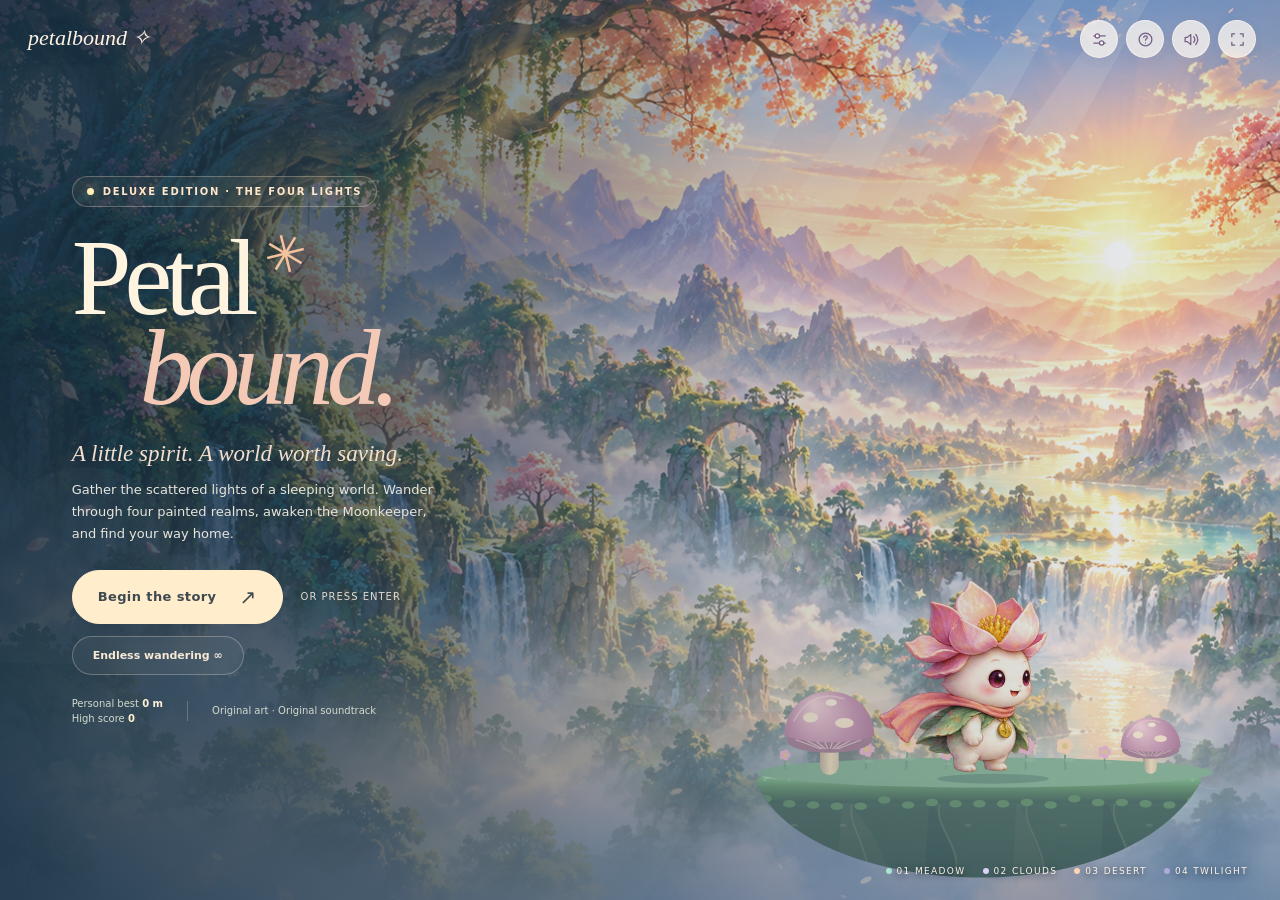
==== index.html @ 4d219a98 "Publish complete Petalbound Deluxe browser game" ====
<!DOCTYPE html>

<html lang="en">
<head>
<meta charset="utf-8">
<meta name="viewport" content="width=device-width,initial-scale=1,viewport-fit=cover,user-scalable=no">
<meta name="theme-color" content="#eee7fa">
<meta name="description" content="Petalbound — an endless, entirely procedural pastel platforming adventure. No downloads, accounts, or external assets.">
<title>Petalbound Deluxe · The Four Lights</title>
<link rel="stylesheet" href="styles.css">
</head>
<body>
<div id="stage"><main id="frame" aria-label="Petalbound platform game">
<canvas id="game" aria-label="Side-scrolling platformer. Move with A and D or arrow keys, jump with Space, sprint with Shift." tabindex="0"></canvas><div id="vignette"></div>
<div id="logo" class="logo-small">petalbound ✧</div>
<div class="top-actions"><button id="settingsButton" class="icon-btn" aria-label="Settings" title="Settings"><svg viewBox="0 0 24 24"><path d="M4 7h16M4 17h16"/><circle cx="9" cy="7" r="3" fill="#fffaf3"/><circle cx="15" cy="17" r="3" fill="#fffaf3"/></svg></button>
<button id="helpButton" class="icon-btn" aria-label="How to play" title="How to play"><svg viewBox="0 0 24 24"><circle cx="12" cy="12" r="9"/><path d="M9.5 9a2.5 2.5 0 0 1 5 .5c0 1.5-2.5 1.5-2.5 3.5M12 17h.01"/></svg></button>
<button id="soundButton" class="icon-btn" aria-label="Mute audio" title="Mute / unmute (M)"><svg id="soundIcon" viewBox="0 0 24 24"></svg></button>
<button id="pauseButton" class="icon-btn" aria-label="Pause game" title="Pause (P / Escape)" hidden><svg viewBox="0 0 24 24"><path d="M9 5v14M15 5v14"/></svg></button>
<button id="fullscreenButton" class="icon-btn fullscreen" aria-label="Toggle fullscreen" title="Fullscreen (F)"><svg viewBox="0 0 24 24"><path d="M8 4H4v4M16 4h4v4M4 16v4h4M20 16v4h-4"/></svg></button>
</div>
<div id="hud" class="hud" hidden>
<div class="stat score-stat"><label>Score</label><strong id="score">00000</strong></div><div class="stat-line"></div>
<div class="stat"><label>Distance</label><strong id="distance">0 m</strong></div><div class="stat"><label>Stardust</label><strong><span class="coin-icon">✧</span> <span id="coins">0</span></strong></div><div class="stat"><label>Lives</label><strong id="lives">♡ ♡ ♡</strong></div>
</div>
<div id="biomeHud" class="biome-hud" hidden><div class="biome-name" id="biomeName">Meadow of Dawn</div><div class="biome-track"><i id="biomeProgress"></i></div><div id="ability" class="ability">Little blossom</div><div id="objective" class="objective">Follow the morning light</div></div>
<section id="menu" class="overlay" aria-label="Title screen"><div class="title-card">
<div class="edition"><span></span> Deluxe Edition · The Four Lights</div>
<h1>Petal<i class="flower">✳</i><em>bound.</em></h1>
<p class="tagline">A little spirit. A world worth saving.</p>
<p class="description">Gather the scattered lights of a sleeping world. Wander through four painted realms, awaken the Moonkeeper, and find your way home.</p>
<div class="start-row"><button id="startButton" class="primary">Begin the story <span class="arrow">↗</span></button><span class="start-hint">or press Enter</span></div>
<div class="secondary-start"><button id="continueStory" class="subtle" hidden>Continue story ↗</button><button id="endlessStart" class="subtle">Endless wandering ∞</button></div><div class="title-footer"><span>Personal best <strong id="menuBest">0 m</strong><br><span style="display:inline-block;margin-top:4px">High score <strong id="menuBestScore">0</strong></span></span><span class="divider"></span><span>Original art · Original soundtrack</span></div>
</div><div class="world-index"><span><i style="background:#A8E6CF"></i>01 Meadow</span><span><i style="background:#DED2F9"></i>02 Clouds</span><span><i style="background:#FFD3B6"></i>03 Desert</span><span><i style="background:#adacd8"></i>04 Twilight</span></div></section>
<section id="pause" class="overlay modal-overlay" hidden aria-label="Paused"><div class="modal-card"><div class="medallion">☾</div><p class="eyebrow">A moment of stillness</p><h2>Catch your breath.</h2><p>Your little world will be right here.</p><div class="button-row"><button id="resumeButton" class="primary">Keep wandering ↗</button><button id="pauseRestart" class="subtle">New journey</button></div><p>Press P or Escape to continue</p></div></section>
<section id="gameover" class="overlay modal-overlay" hidden aria-label="Journey ended"><div class="modal-card"><div class="medallion">✿</div><p class="eyebrow" id="resultEyebrow">Every ending is a seed</p><h2>A lovely little journey.</h2><div class="result-grid"><div><label>Distance</label><strong id="resultDistance">0 m</strong></div><div><label>Score</label><strong id="resultScore">0</strong></div><div><label>Best</label><strong id="resultBest">0 m</strong></div></div><p id="resultMessage">There’s always another path waiting to bloom.</p><div class="button-row"><button id="restartButton" class="primary">Bloom again ↗</button><button id="homeButton" class="subtle">Title screen</button></div><p>Press R for a fresh start</p></div></section>
<section id="help" class="overlay modal-overlay" hidden aria-label="How to play"><div class="modal-card"><p class="eyebrow">A field guide for small adventurers</p><h2>Find your rhythm.</h2><div class="help-grid"><div><b>Move & leap</b><p><span class="key">A</span> <span class="key">D</span> or ← → to move.<br><span class="key">Space</span> / W / ↑ to jump. Hold for height; release for a short hop.</p></div><div><b>A little burst of speed</b><p>Hold <span class="key">Shift</span> to sprint. Tap it to dash after the first garden, or while powered up. Dash defeats every critter.</p></div><div><b>Grow & glow</b><p>Hit ✦ blocks from below. Pink lotus: blossom into double size and break bricks. Lavender star: 25 seconds of extra jumps and gliding.</p></div><div><b>Watch your step</b><p>Stomp blobs and flutterers. Spikes hurt from above. Jump off bounce clouds; keep moving on sinking sandbars.</p></div><div><b>Grow your abilities</b><p>First garden: permanent dash. Cloud realm: double jump. Desert realm: hold jump to glide. Story gardens save across visits.</p></div><div><b>An endless daydream</b><p>Story: four realms and a Moonkeeper finale. Endless: new patterns forever. Find three memory petals in each realm. <span class="key">P</span> pause · <span class="key">M</span> audio.</p></div></div><p class="help-note">On touchscreens, use the arrow, JUMP, and DASH buttons. Rotate to landscape for a wider view. Records save on this browser when storage is available.</p><button id="closeHelp" class="primary">I’m ready ↗</button></div></section>
<section id="victory" class="overlay modal-overlay" hidden aria-label="Story complete"><div class="modal-card"><div class="medallion">✺</div><p class="eyebrow">All four lights, home again</p><h2>The world remembers.</h2><p>You woke the Moonkeeper and brought dawn back to the dreaming forest.</p><div class="result-grid"><div><label>Score</label><strong id="victoryScore">0</strong></div><div><label>Memory petals</label><strong id="victoryRelics">0 / 12</strong></div><div><label>Journey time</label><strong id="victoryTime">0:00</strong></div></div><div class="button-row"><button id="victoryEndless" class="primary">Keep wandering ∞</button><button id="victoryHome" class="subtle">Return home</button></div></div></section>
<section id="settings" class="overlay modal-overlay" hidden aria-label="Settings"><div class="modal-card"><p class="eyebrow">Make this world your own</p><h2>A little fine tuning.</h2><label class="setting-row">Music <input id="musicVolume" type="range" min="0" max="100" value="45" aria-label="Music volume"></label><label class="setting-row">Sound effects <input id="sfxVolume" type="range" min="0" max="100" value="65" aria-label="Sound effects volume"></label><label class="setting-row">Visual quality <select id="quality"><option value="high">Lush</option><option value="low">Light · smoother on phones</option></select></label><label class="setting-row">Reduced motion <input id="reducedMotion" type="checkbox"></label><p>Your preferences save on this browser. Records and story checkpoints stay on this device.</p><button id="closeSettings" class="primary">Back to the dream ↗</button></div></section>
<div id="bossHud" hidden><span>THE MOONKEEPER</span><strong id="bossHealth">✧ ✧ ✧ ✧ ✧</strong><small id="bossHint">Wait for the wings to settle</small></div>
<div id="toast" role="status" aria-live="polite"></div>
<div id="touch" aria-label="Touch controls"><div class="touch-pad left"><button class="touch-btn" data-control="left" aria-label="Move left">←</button><button class="touch-btn" data-control="right" aria-label="Move right">→</button></div><div class="touch-pad right"><button class="touch-btn dash" data-control="dash" aria-label="Sprint or powered dash">DASH</button><button class="touch-btn jump" data-control="jump" aria-label="Jump and glide">JUMP</button></div></div>
<div id="landscape">↻ Landscape gives your daydream more room</div><span id="announcer" class="screen-reader" aria-live="polite"></span>
</main></div><div id="loading"><div><p class="eyebrow">Petalbound Deluxe</p><h2>Painting a little wonder…</h2><div class="loading-track"><i id="loadingProgress"></i></div><p id="loadingText">Opening the sketchbook</p></div></div>
<noscript><div id="noscript">Petalbound needs JavaScript enabled to grow its world.</div></noscript>
<script defer src="src/assets.js"></script>
<script defer src="src/audio.js"></script>
<script defer src="src/art.js"></script>
<script defer src="src/game.js"></script>
</body>
</html>
---- styles.css ----
:root {
  color-scheme:light;
  --ink:#49405f;
  --purple:#75638e;
  --paper:#fffaf3;
  --mint:#A8E6CF;
  --peach:#FFD3B6;
  --lavender:#DED2F9;
  --yellow:#FFF1A8;
  --sky:#BAE1FF;
  --coral:#FF8B94
}
* {
  box-sizing:border-box;
  -webkit-tap-highlight-color:transparent
}
html,body {
  margin:0;
  width:100%;
  height:100%;
  overflow:hidden;
  background:#ece5f5;
  font-family:ui-rounded,"Trebuchet MS",system-ui,sans-serif;
  color:var(--ink);
  overscroll-behavior:none
}
button {
  font:inherit;
  cursor:pointer;
  touch-action:manipulation;
  color:inherit
}
button:focus-visible {
  outline:3px solid #75638e;
  outline-offset:5px
}
button:active {
  transform:translateY(2px)
}
#stage {
  position:absolute;
  inset:0;
  display:grid;
  place-items:center;
  background:radial-gradient(ellipse at center,#fff6e9,#e7ddf2)
}
#frame {
  position:relative;
  width:100%;
  height:100%;
  isolation:isolate;
  overflow:hidden
}
canvas {
  display:block;
  width:100%;
  height:100%;
  touch-action:none
}
#vignette {
  position:absolute;
  inset:0;
  pointer-events:none;
  box-shadow:inset 0 0 100px #5947750c;
  z-index:1
}
.overlay {
  position:absolute;
  inset:0;
  z-index:4;
  display:flex;
  align-items:center;
  padding:5.6%;
  transition:opacity .25s;
  background:linear-gradient(90deg,#fff9f0b3,transparent 80%)
}
.overlay[hidden], [hidden] {
  display:none!important
}
.eyebrow {
  text-transform:uppercase;
  letter-spacing:.27em;
  font-size:11px;
  font-weight:800;
  margin:0 0 18px
}
.title-card {
  max-width:600px;
  position:relative
}
.edition {
  display:inline-flex;
  align-items:center;
  gap:9px;
  border:1px solid #8a719d35;
  border-radius:30px;
  padding:9px 14px;
  background:#fffcf566;
  margin-bottom:26px;
  font-size:10px;
  letter-spacing:.17em;
  font-weight:700;
  text-transform:uppercase
}
.edition span {
  width:7px;
  height:7px;
  border-radius:50%;
  background:#8fbfa6;
  box-shadow:0 0 0 4px #a8e6cf44
}
h1 {
  font-family:Georgia,"Times New Roman",serif;
  font-size:clamp(68px,8.4vw,128px);
  font-weight:400;
  line-height:.84;
  letter-spacing:-.065em;
  margin:0 0 26px;
  color:#57476b
}
h1 em {
  color:#a686aa;
  font-weight:400;
  display:block;
  padding-left:68px
}
h1 .flower {
  font-family:serif;
  position:absolute;
  font-style:normal;
  font-size:.48em;
  color:#db9baa;
  transform:rotate(-14deg);
  margin-left:12px;
  letter-spacing:0
}
.tagline {
  font-family:Georgia,serif;
  font-style:italic;
  font-size:clamp(18px,1.8vw,26px);
  margin:0 0 12px;
  color:#78687e
}
.description {
  max-width:360px;
  font-size:13px;
  line-height:1.7;
  color:#796c82;
  margin:0 0 25px
}
.primary {
  display:inline-flex;
  align-items:center;
  justify-content:center;
  gap:23px;
  border:1px solid #665775;
  background:#695775;
  color:#fffaf5;
  border-radius:50px;
  min-height:52px;
  padding:14px 25px;
  box-shadow:0 7px 18px #75638e1e;
  font-weight:700;
  font-size:13px;
  letter-spacing:.03em;
  transition:background .2s,transform .2s
}
.primary:hover {
  background:#80698d
}
.primary .arrow {
  font-size:20px;
  font-weight:400
}
.subtle {
  border:1px solid #a092b241;
  border-radius:30px;
  padding:12px 20px;
  background:#fffaf5b0;
  font-size:12px;
  font-weight:700
}
.start-row {
  display:flex;
  align-items:center;
  gap:18px
}
.start-hint {
  font-size:10px;
  letter-spacing:.1em;
  color:#8a7a91;
  text-transform:uppercase
}
.title-footer {
  display:flex;
  gap:24px;
  align-items:center;
  margin-top:27px;
  font-size:11px;
  color:#8c7e92
}
.title-footer strong {
  color:#625370
}
.title-footer .divider {
  height:20px;
  width:1px;
  background:#b9abc55c
}
.world-index {
  position:absolute;
  bottom:24px;
  right:32px;
  display:flex;
  gap:17px;
  align-items:center;
  font-size:9px;
  text-transform:uppercase;
  letter-spacing:.15em;
  color:#786f87
}
.world-index i {
  width:6px;
  height:6px;
  display:inline-block;
  border-radius:50%;
  margin-right:5px
}
.world-index span {
  white-space:nowrap
}
.logo-small {
  position:absolute;
  left:28px;
  top:25px;
  font-family:Georgia,serif;
  font-style:italic;
  font-size:22px;
  color:#6d597e;
  z-index:5;
  pointer-events:none
}
.top-actions {
  position:absolute;
  top:max(20px,env(safe-area-inset-top));
  right:max(24px,env(safe-area-inset-right));
  display:flex;
  gap:8px;
  z-index:8
}
.icon-btn {
  height:38px;
  min-width:38px;
  border:1px solid #fff9f2a6;
  border-radius:50%;
  background:#fffaf3bd;
  backdrop-filter:blur(10px);
  display:grid;
  place-items:center;
  box-shadow:0 3px 14px #4c3b6509
}
.icon-btn svg {
  width:17px;
  height:17px;
  stroke:#746084;
  fill:none;
  stroke-width:1.8;
  stroke-linecap:round;
  stroke-linejoin:round
}
.hud {
  position:absolute;
  z-index:3;
  top:max(20px,env(safe-area-inset-top));
  left:max(24px,env(safe-area-inset-left));
  display:flex;
  align-items:center;
  gap:20px;
  border:1px solid #ffffffa6;
  background:#fffaf3dc;
  box-shadow:0 4px 24px #6253710b;
  backdrop-filter:blur(12px);
  border-radius:18px;
  padding:12px 19px;
  pointer-events:none
}
.hud .stat {
  display:flex;
  flex-direction:column;
  gap:3px
}
.hud label {
  font-size:8px;
  letter-spacing:.15em;
  text-transform:uppercase;
  color:#93829f
}
.hud strong {
  font-size:15px;
  font-variant-numeric:tabular-nums;
  font-weight:700
}
.hud .stat-line {
  width:1px;
  height:26px;
  background:#e5dce8
}
.coin-icon {
  color:#c7a04d
}
.biome-hud {
  position:absolute;
  left:50%;
  transform:translateX(-50%);
  bottom:23px;
  z-index:3;
  min-width:250px;
  text-align:center;
  pointer-events:none;
  color:#665777
}
.biome-name {
  font-family:Georgia,serif;
  font-style:italic;
  font-size:19px;
  margin-bottom:7px;
  text-shadow:0 1px 4px #fff
}
.biome-track {
  height:3px;
  background:#ffffff75;
  border-radius:4px;
  overflow:hidden;
  width:160px;
  margin:auto
}
.biome-track i {
  display:block;
  height:100%;
  width:0;
  background:#a18cae;
  border-radius:4px
}
.ability {
  font-size:9px;
  text-transform:uppercase;
  letter-spacing:.12em;
  margin-top:7px;
  min-height:12px
}
.modal-overlay {
  justify-content:center;
  text-align:center;
  background:#e8dff178;
  backdrop-filter:blur(8px)
}
.modal-card {
  width:min(480px,92%);
  padding:40px;
  border:1px solid #ffffffd9;
  border-radius:28px;
  background:#fffaf1ed;
  box-shadow:0 25px 100px #6b53752a
}
.modal-card h2 {
  font-family:Georgia,serif;
  letter-spacing:-.04em;
  font-size:48px;
  font-weight:400;
  line-height:1.05;
  margin:12px 0 17px
}
.modal-card p {
  font-size:13px;
  line-height:1.7;
  color:#8b7b92
}
.modal-card .button-row {
  display:flex;
  justify-content:center;
  gap:10px;
  margin-top:25px;
  flex-wrap:wrap
}
.result-grid {
  display:flex;
  justify-content:center;
  gap:28px;
  margin:25px 0
}
.result-grid label {
  display:block;
  font-size:9px;
  letter-spacing:.15em;
  text-transform:uppercase;
  margin-bottom:7px;
  color:#9b89a4
}
.result-grid strong {
  font-size:25px;
  font-weight:600
}
.medallion {
  display:inline-grid;
  place-items:center;
  width:58px;
  height:58px;
  border-radius:50%;
  background:#f2e4f6;
  color:#b18abb;
  font-size:31px
}
#help .modal-card {
  width:min(600px,94%);
  padding:26px 32px
}
#help h2 {
  font-size:35px
}
.help-grid {
  display:grid;
  grid-template-columns:1fr 1fr;
  gap:16px;
  text-align:left;
  margin:18px 0
}
.help-grid b {
  display:block;
  font-size:12px;
  margin-bottom:5px
}
.help-grid p {
  font-size:11px;
  margin:0;
  line-height:1.6
}
.key {
  display:inline-block;
  border:1px solid #c9bccf;
  border-radius:5px;
  padding:1px 5px;
  font-size:10px;
  background:white
}
.help-note {
  font-size:11px!important;
  border-top:1px solid #e1d6e6;
  padding-top:12px
}
#toast {
  position:absolute;
  z-index:3;
  top:104px;
  left:50%;
  transform:translate(-50%,-10px);
  opacity:0;
  transition:opacity .35s,transform .35s;
  background:#fffaf0ed;
  border:1px solid white;
  border-radius:20px;
  padding:12px 24px;
  text-align:center;
  pointer-events:none;
  font-size:12px;
  white-space:nowrap;
  box-shadow:0 5px 30px #66507812
}
#toast.show {
  transform:translate(-50%,0);
  opacity:1
}
#toast b {
  display:block;
  font-family:Georgia,serif;
  font-weight:400;
  font-size:23px;
  margin-bottom:4px
}
#touch {
  position:absolute;
  inset:0;
  z-index:2;
  pointer-events:none;
  display:none
}
.touch-pad {
  position:absolute;
  bottom:max(28px,env(safe-area-inset-bottom));
  display:flex;
  gap:10px;
  align-items:flex-end
}
.touch-pad.left {
  left:max(22px,env(safe-area-inset-left))
}
.touch-pad.right {
  right:max(22px,env(safe-area-inset-right))
}
.touch-btn {
  pointer-events:auto;
  touch-action:none;
  user-select:none;
  -webkit-user-select:none;
  width:62px;
  height:62px;
  border-radius:22px;
  border:1.5px solid #ffffffe0;
  background:#fffaf393;
  backdrop-filter:blur(8px);
  color:#756183;
  box-shadow:0 4px 16px #67527b12;
  font-size:23px;
  display:flex;
  align-items:center;
  justify-content:center
}
.touch-btn.down {
  background:#ded2f9d9;
  transform:translateY(2px)
}
.touch-btn.jump {
  width:76px;
  height:76px;
  border-radius:50%;
  font-size:11px;
  font-weight:800;
  letter-spacing:.12em
}
.touch-btn.dash {
  width:51px;
  height:51px;
  border-radius:50%;
  font-size:9px;
  font-weight:800;
  letter-spacing:.06em;
  margin-bottom:5px
}
#landscape {
  position:absolute;
  z-index:3;
  bottom:117px;
  left:50%;
  transform:translateX(-50%);
  font-size:10px;
  padding:7px 12px;
  background:#fff9efaa;
  border-radius:20px;
  pointer-events:none;
  white-space:nowrap;
  display:none
}
#loading {
  position:fixed;
  inset:0;
  background:#eee7fa;
  display:grid;
  place-items:center;
  z-index:20;
  font-family:Georgia,serif;
  font-size:26px
}
#noscript {
  position:fixed;
  inset:0;
  background:#fffaf3;
  z-index:30;
  padding:20%;
  text-align:center
}
.screen-reader {
  position:absolute;
  width:1px;
  height:1px;
  overflow:hidden;
  clip:rect(0,0,0,0)
}
@media(pointer:coarse) {
  #touch.active {
    display:block
  }
  .start-hint {
    display:none
  }
  .hud {
    gap:12px;
    padding:10px 14px
  }
  .title-footer {
    margin-top:20px
  }
  .world-index {
    bottom:18px
  }
}
@media(max-height:580px) {
  .overlay {
    padding:4% 6%
  }
  .edition {
    margin-bottom:16px;
    padding:7px 11px
  }
  h1 {
    font-size:clamp(63px,11vw,95px);
    margin-bottom:15px
  }
  h1 em {
    padding-left:46px
  }
  .tagline {
    font-size:18px
  }
  .description {
    font-size:11px;
    margin-bottom:16px;
    max-width:320px
  }
  .primary {
    min-height:44px;
    padding:10px 21px
  }
  .title-footer {
    margin-top:17px
  }
  .world-index {
    font-size:8px;
    gap:10px;
    bottom:14px
  }
  .logo-small {
    display:none
  }
  .modal-card {
    padding:24px
  }
  .modal-card h2 {
    font-size:36px
  }
  .modal-card p {
    margin:10px 0
  }
  .medallion {
    width:40px;
    height:40px;
    font-size:24px
  }
  .result-grid {
    margin:14px 0
  }
  .hud {
    top:12px;
    left:14px;
    padding:8px 13px;
    gap:14px;
    border-radius:14px
  }
  .hud strong {
    font-size:13px
  }
  .hud label {
    font-size:7px
  }
  .top-actions {
    top:12px;
    right:14px
  }
  .biome-hud {
    bottom:14px
  }
  .biome-name {
    font-size:16px
  }
  #toast {
    top:72px
  }
  .touch-pad {
    bottom:19px
  }
  .touch-btn {
    width:52px;
    height:52px
  }
  .touch-btn.jump {
    width:65px;
    height:65px
  }
  .touch-btn.dash {
    width:43px;
    height:43px
  }
}
@media(max-width:600px) and (orientation:portrait) {
  .overlay {
    align-items:flex-start;
    padding:21vh 8% 0;
    background:linear-gradient(180deg,#fffaf0a6,transparent)
  }
  h1 {
    font-size:85px
  }
  .edition {
    font-size:8px;
    margin-bottom:22px
  }
  .description {
    font-size:12px;
    max-width:290px
  }
  .title-footer {
    gap:16px;
    font-size:10px
  }
  .world-index {
    left:8%;
    right:auto;
    bottom:25px;
    flex-wrap:wrap;
    max-width:270px;
    row-gap:10px
  }
  .logo-small {
    left:8%;
    top:25px;
    font-size:20px
  }
  .top-actions {
    right:18px
  }
  .hud {
    top:20px;
    left:14px;
    gap:10px;
    padding:10px 12px
  }
  .hud label {
    font-size:7px
  }
  .hud strong {
    font-size:12px
  }
  .hud .stat-line {
    display:none
  }
  .hud .score-stat {
    display:none
  }
  .top-actions .fullscreen {
    display:none
  }
  .biome-hud {
    bottom:126px
  }
  .biome-name {
    font-size:17px
  }
  #landscape.playing {
    display:block
  }
  .modal-card {
    padding:28px 22px
  }
  .modal-card h2 {
    font-size:39px
  }
  .help-grid {
    gap:13px
  }
  #help .modal-card {
    padding:24px
  }
  .touch-pad.left {
    left:16px
  }
  .touch-pad.right {
    right:16px
  }
  .touch-btn {
    width:52px;
    height:56px
  }
  .touch-btn.jump {
    width:67px;
    height:67px
  }
  #toast {
    top:84px;
    font-size:10px;
    padding:10px 18px
  }
  #toast b {
    font-size:20px
  }
}
@media(prefers-reduced-motion:reduce) {
  .overlay,#toast {
    transition:none
  }
}

/* Deluxe art direction: warm ivory typography over a deep translucent wash. */
#stage { background:#1f3845; }
#vignette { box-shadow:inset 0 0 160px #10233331; }
#menu {
  background:linear-gradient(90deg,#172f40d6 0%,#273e51ab 31%,#303e4d38 61%,#1d344512 100%);
  color:#fff4e7;
}
#menu h1 { color:#fff4df; text-shadow:0 6px 40px #14293238; }
#menu h1 em { color:#f4cab6; }
#menu h1 .flower { color:#f4c29c; }
#menu .edition { color:#ffe5c9; background:#fff0cf0c; border-color:#ffe8cb4a; }
#menu .edition span { background:#fff0b5; box-shadow:0 0 12px #ffdc7b9c; }
#menu .tagline { color:#f4dfce; }
#menu .description { color:#e7e5dc; font-size:13px; max-width:380px; }
#menu .primary { background:#ffedcc; color:#3e4950; border-color:#ffedcc; box-shadow:0 8px 35px #1c26332b; }
#menu .primary:hover { background:#fff6e7; }
#menu .subtle { background:#ffffff0c; color:#f8e8d6; border-color:#fff1d845; backdrop-filter:blur(8px); font-size:11px; }
#menu .subtle:hover { background:#ffffff1c; }
.secondary-start { display:flex; align-items:center; gap:10px; margin-top:12px; }
#menu .start-hint { color:#e3d8cd; }
#menu .title-footer { color:#d4dace; font-size:10px; margin-top:23px; }
#menu .title-footer strong { color:#fff2d4; }
#menu .title-footer .divider { background:#fff1d83b; }
#menu .world-index { color:#fff1e2; text-shadow:0 2px 6px #172e41; }
.logo-small { color:#fff2e2; text-shadow:0 2px 20px #203543; }
.hud { color:#fff4dd; background:#233b48bd; border-color:#fff3db42; box-shadow:0 4px 30px #12263816; }
.hud label { color:#d5dccc; }
.hud .stat-line { background:#e5f0e229; }
.hud .coin-icon { color:#ffe0a2; }
.biome-hud { color:#fff2d2; text-shadow:0 2px 12px #102330; bottom:22px; }
.biome-name { text-shadow:0 2px 8px #102330; font-size:23px; }
.biome-track { background:#20344875; }
.biome-track i { background:#fff0c1; }
.ability { font-size:10px; }
.objective { font-size:9px; letter-spacing:.11em; margin-top:8px; text-transform:uppercase; color:#e0e9db; }
.modal-overlay { background:#1c30436b; }
.modal-card { box-shadow:0 30px 110px #0b1d3c5c; }
.modal-card .primary { background:#516578; border-color:#516578; }
.modal-card .primary:hover { background:#6b798c; }
.touch-btn { background:#203c4d66; border-color:#fff4da9c; color:#fff1dc; backdrop-filter:blur(10px); }
.touch-btn.down { background:#bd9ecfac; }
#toast { background:#fff6e5ed; border-color:#fff7eac4; color:#4c5365; }
#bossHud { position:absolute; z-index:3; top:90px; left:50%; transform:translateX(-50%); width:300px; background:#25384bc9; border:1px solid #fff0d65c; color:#fff1cf; border-radius:16px; padding:11px 20px; text-align:center; backdrop-filter:blur(12px); pointer-events:none; }
#bossHud span { display:block; font-size:9px; letter-spacing:.25em; }
#bossHud strong { display:block; font-size:23px; letter-spacing:.12em; font-weight:400; line-height:1.4; }
#bossHud small { display:block; font-size:10px; color:#e6d8ed; }
#bossHud:not([hidden])~#toast { top:197px; }
.setting-row { display:flex; align-items:center; justify-content:space-between; gap:22px; margin:22px 0; font-size:13px; text-align:left; }
.setting-row input[type=range] { width:56%; accent-color:#8a729e; }
.setting-row input[type=checkbox] { width:20px; height:20px; accent-color:#8a729e; }
.setting-row select { max-width:63%; border:1px solid #d7cbde; border-radius:9px; padding:9px; color:#665273; background:#fffaf6; font:inherit; }
#loading { text-align:center; color:#fff3dd; background:linear-gradient(#1c354dc9,#273c50e8),url('assets/art/meadow.png') center/cover; }
#loading h2 { font:italic 32px Georgia,serif; }
#loading .eyebrow { color:#f3ceb4; }
#loading p:last-child { font-size:11px; letter-spacing:.07em; color:#d6dedb; }
.loading-track { width:230px; height:3px; background:#d1d5c93b; border-radius:10px; margin:24px auto; overflow:hidden; }
.loading-track i { display:block; width:0; height:100%; background:#ffe7b8; transition:width .3s; }

@media(max-height:580px) {
  #menu h1 { font-size:78px; margin-bottom:18px; }
  #menu .edition { margin-bottom:15px; font-size:8px; }
  #menu .description { font-size:11px; line-height:1.5; max-width:330px; margin-bottom:15px; }
  #menu .title-footer { margin-top:15px; }
  #menu .secondary-start { margin-top:9px; }
  #menu .subtle { padding:8px 14px; font-size:10px; }
  .biome-name { font-size:17px; }
  .biome-hud { bottom:12px; }
  .objective { font-size:8px; margin-top:6px; }
  #bossHud { top:67px; width:270px; padding:8px 16px; }
  #bossHud strong { font-size:18px; }
  #bossHud:not([hidden])~#toast { top:155px; }
  #settings .modal-card { padding:24px 30px; }
  #settings h2 { font-size:31px; }
  .setting-row { margin:16px 0; }
}
@media(max-height:440px) {
  #menu h1 { font-size:67px; margin-bottom:14px; }
  #menu .description { display:none; }
  #menu .tagline { margin-bottom:15px; }
  #menu .title-footer { font-size:9px; }
  #menu .world-index { display:none; }
  #help .help-grid { gap:10px; margin:12px 0; }
  #help .help-note { display:none; }
  #help .modal-card { padding:18px 25px; }
}
@media(max-width:600px) and (orientation:portrait) {
  #menu { padding-top:18vh; background:linear-gradient(90deg,#1e354bdb,#2b3b4e73 80%,#2b3b4e38); }
  #menu h1 { font-size:86px; }
  #menu .edition { font-size:8px; }
  #menu .description { font-size:11px; max-width:290px; }
  #menu .tagline { font-size:18px; }
  #menu .world-index { bottom:22px; max-width:280px; font-size:8px; }
  #menu .title-footer { margin-top:20px; }
  #menu .secondary-start { gap:8px; }
  #menu .subtle { font-size:9px; padding:10px 13px; }
  #frame[data-state=PLAYING] #helpButton,#frame[data-state=PLAYING] #settingsButton { display:none; }
  .biome-hud { bottom:135px; min-width:290px; }
  .biome-name { font-size:21px; }
  .ability { font-size:9px; }
  .objective { font-size:8px; }
  #landscape { bottom:117px; font-size:8px; background:#20364e8c; color:#f4e6d1; }
  #toast { top:90px; max-width:94%; white-space:normal; width:max-content; }
  #bossHud { width:270px; top:86px; }
  #bossHud:not([hidden])~#toast { top:190px; }
}

@media(max-width:600px) and (orientation:portrait) {
  #menu .title-footer .divider,#menu .title-footer>span:last-child { display:none; }
  #menu .world-index { max-width:180px; font-size:7px; gap:8px 10px; }
}
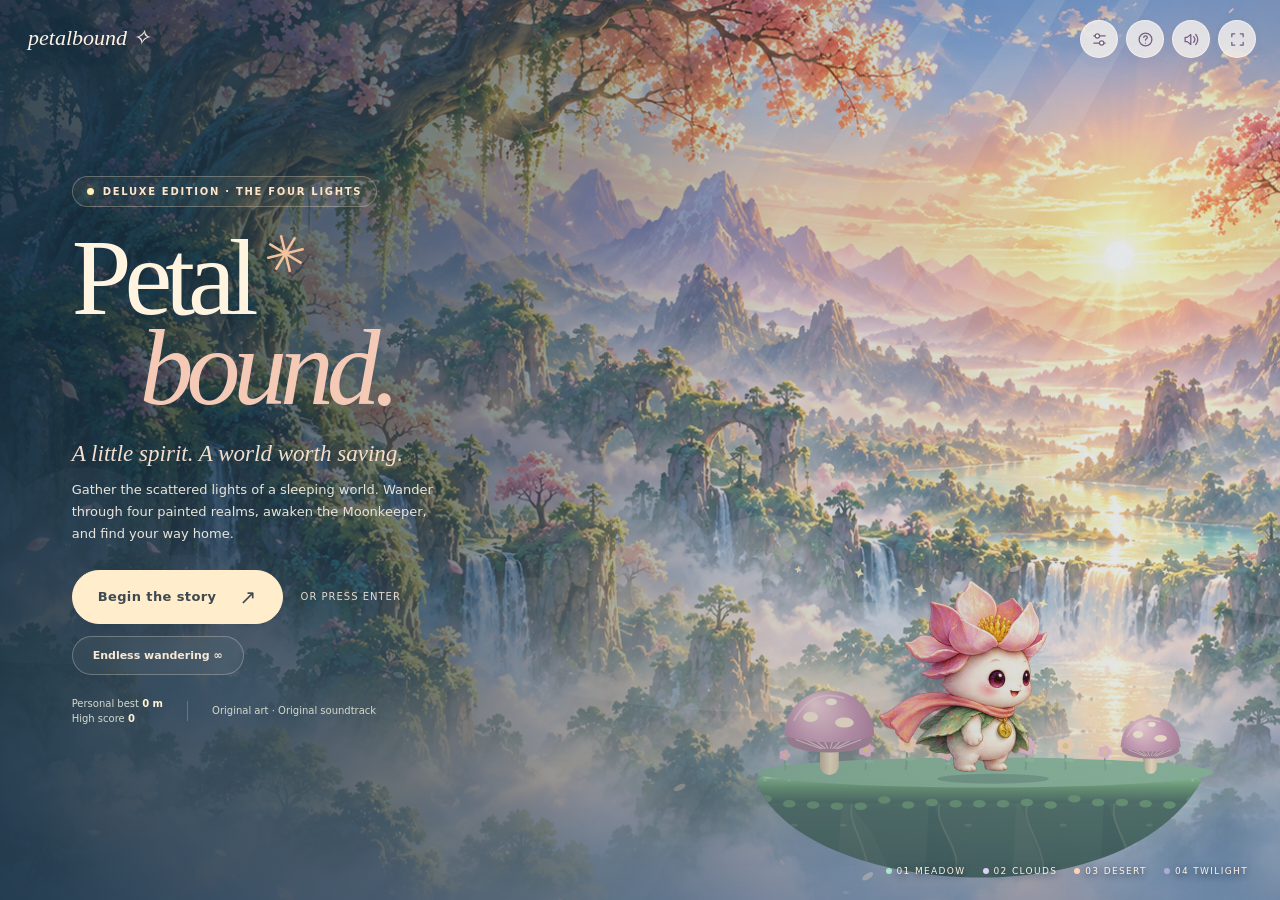
==== commit e11a5e49: "Add longer evolving soundtrack and reliable continuous audio loops" ====
--- a/index.html
+++ b/index.html
@@ -43,9 +43,9 @@
 <div id="landscape">↻ Landscape gives your daydream more room</div><span id="announcer" class="screen-reader" aria-live="polite"></span>
 </main></div><div id="loading"><div><p class="eyebrow">Petalbound Deluxe</p><h2>Painting a little wonder…</h2><div class="loading-track"><i id="loadingProgress"></i></div><p id="loadingText">Opening the sketchbook</p></div></div>
 <noscript><div id="noscript">Petalbound needs JavaScript enabled to grow its world.</div></noscript>
-<script defer src="src/assets.js"></script>
-<script defer src="src/audio.js"></script>
+<script defer src="src/assets.js?v=music-2"></script>
+<script defer src="src/audio.js?v=music-2"></script>
 <script defer src="src/art.js"></script>
-<script defer src="src/game.js"></script>
+<script defer src="src/game.js?v=music-2"></script>
 </body>
 </html>
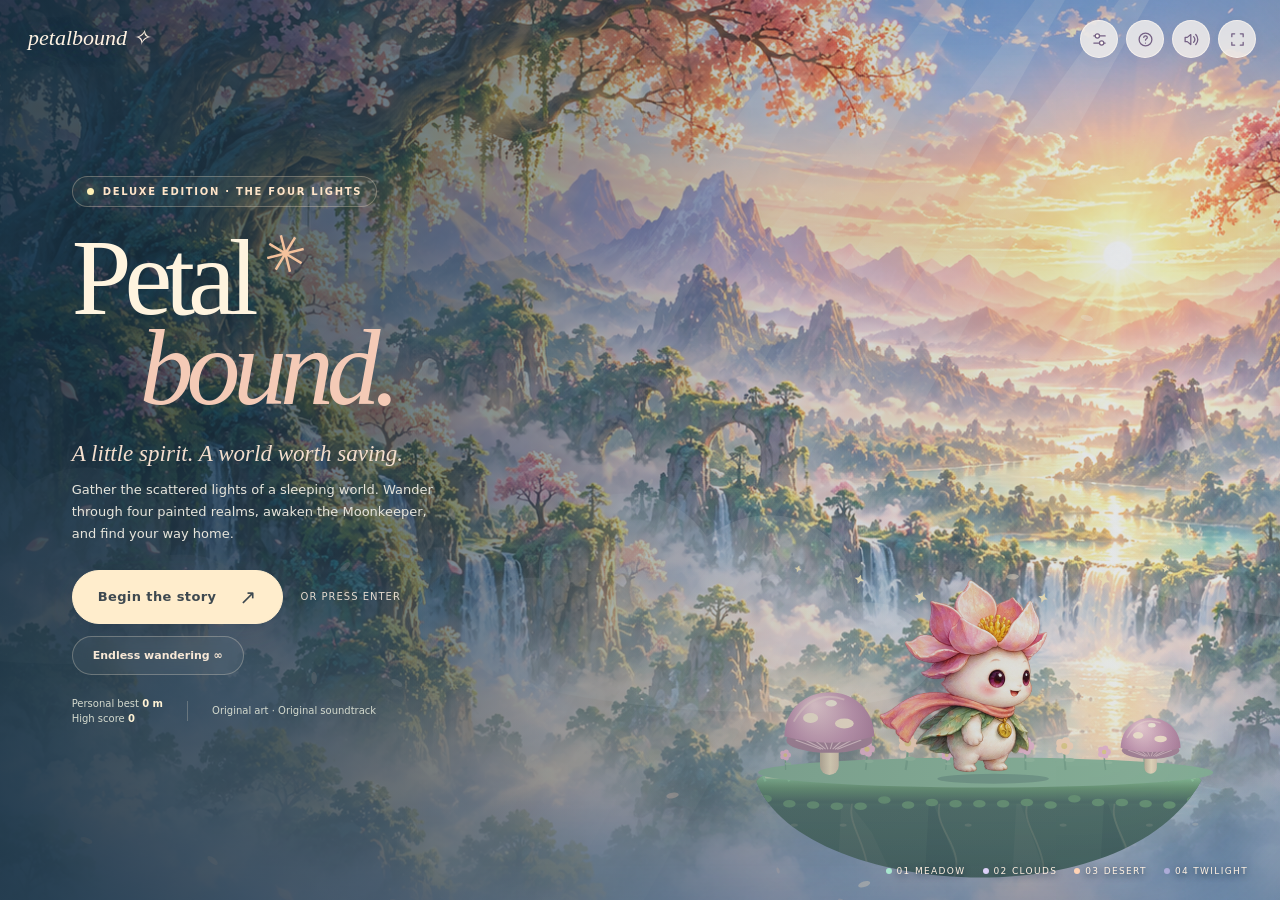
==== commit b79f4dd0: "Enlarge phone controls and add forgiving touch margins" ====
--- a/index.html
+++ b/index.html
@@ -7,7 +7,7 @@
 <meta name="theme-color" content="#eee7fa">
 <meta name="description" content="Petalbound — an endless, entirely procedural pastel platforming adventure. No downloads, accounts, or external assets.">
 <title>Petalbound Deluxe · The Four Lights</title>
-<link rel="stylesheet" href="styles.css">
+<link rel="stylesheet" href="styles.css?v=roomier-controls-1">
 </head>
 <body>
 <div id="stage"><main id="frame" aria-label="Petalbound platform game">
--- a/styles.css
+++ b/styles.css
@@ -908,3 +908,44 @@
   #menu .title-footer .divider,#menu .title-footer>span:last-child { display:none; }
   #menu .world-index { max-width:180px; font-size:7px; gap:8px 10px; }
 }
+
+/* Roomier phone controls, including a transparent margin for near misses. */
+@media(pointer:coarse) {
+  .touch-pad {
+    bottom:max(22px,calc(env(safe-area-inset-bottom) + 10px));
+    gap:16px;
+  }
+  .touch-pad.left { left:max(16px,calc(env(safe-area-inset-left) + 8px)); }
+  .touch-pad.right { right:max(16px,calc(env(safe-area-inset-right) + 8px)); }
+  .touch-btn {
+    position:relative;
+    width:clamp(60px,18vw,72px);
+    height:72px;
+    font-size:28px;
+  }
+  .touch-btn::before {
+    content:"";
+    position:absolute;
+    inset:-6px;
+    border-radius:inherit;
+  }
+  .touch-btn.jump {
+    width:clamp(76px,21vw,84px);
+    height:84px;
+    font-size:13px;
+  }
+  .touch-btn.dash {
+    width:clamp(60px,17vw,68px);
+    height:68px;
+    font-size:11px;
+    margin-bottom:0;
+  }
+  .icon-btn { min-width:48px; height:48px; }
+  .icon-btn svg { width:20px; height:20px; }
+  .top-actions { gap:10px; }
+}
+@media(pointer:coarse) and (max-width:360px) {
+  .touch-pad { gap:12px; }
+  .touch-pad.left { left:max(12px,calc(env(safe-area-inset-left) + 8px)); }
+  .touch-pad.right { right:max(12px,calc(env(safe-area-inset-right) + 8px)); }
+}
